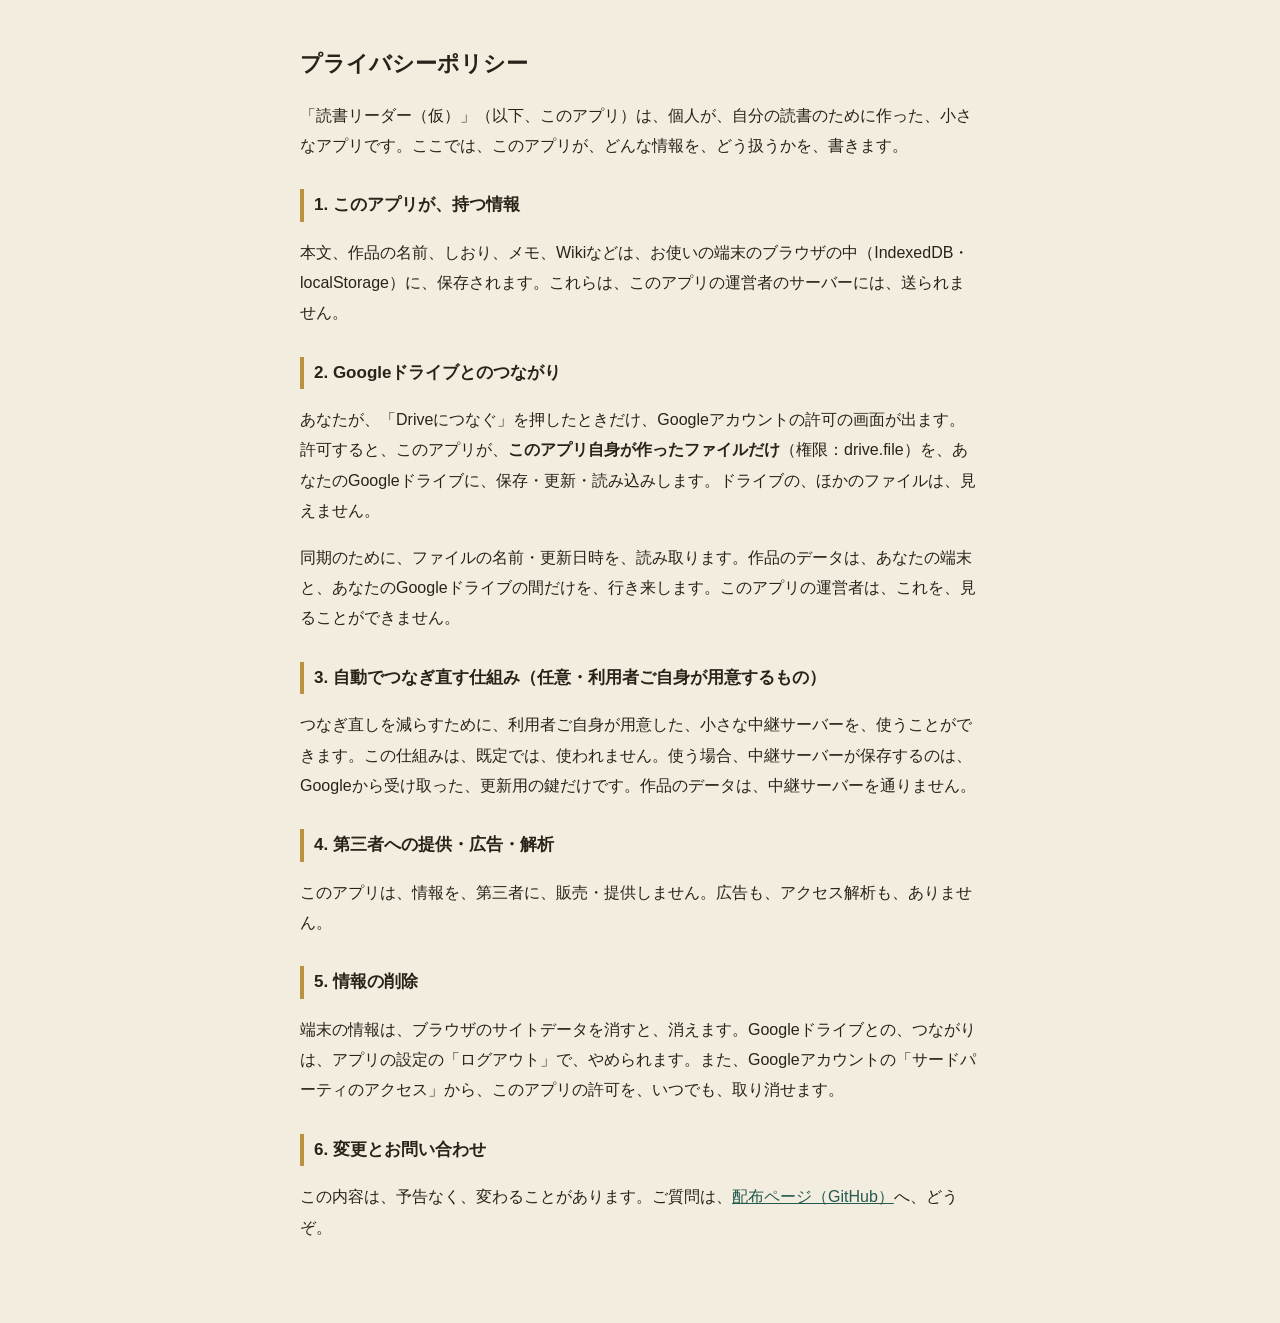
==== privacy.html @ 063abde6 "Update: privacy page" ====
<!doctype html>
<html lang="ja">
<head>
<meta charset="utf-8">
<meta name="viewport" content="width=device-width,initial-scale=1">
<title>プライバシーポリシー｜読書リーダー（仮）</title>
<style>
  body { margin: 0; background: #f3ede0; color: #2a2118; font: 16px/1.9 "Hiragino Sans", "Yu Gothic", "Noto Sans JP", sans-serif; }
  main { max-width: 680px; margin: 0 auto; padding: 28px 20px 64px; }
  h1 { font-size: 22px; } h2 { font-size: 17px; margin-top: 28px; border-left: 4px solid #b8923f; padding-left: 10px; }
  a { color: #23594e; }
</style>
</head>
<body>
<main>
<h1>プライバシーポリシー</h1>
<p>「読書リーダー（仮）」（以下、このアプリ）は、個人が、自分の読書のために作った、小さなアプリです。ここでは、このアプリが、どんな情報を、どう扱うかを、書きます。</p>

<h2>1. このアプリが、持つ情報</h2>
<p>本文、作品の名前、しおり、メモ、Wikiなどは、お使いの端末のブラウザの中（IndexedDB・localStorage）に、保存されます。これらは、このアプリの運営者のサーバーには、送られません。</p>

<h2>2. Googleドライブとのつながり</h2>
<p>あなたが、「Driveにつなぐ」を押したときだけ、Googleアカウントの許可の画面が出ます。許可すると、このアプリが、<strong>このアプリ自身が作ったファイルだけ</strong>（権限：drive.file）を、あなたのGoogleドライブに、保存・更新・読み込みします。ドライブの、ほかのファイルは、見えません。</p>
<p>同期のために、ファイルの名前・更新日時を、読み取ります。作品のデータは、あなたの端末と、あなたのGoogleドライブの間だけを、行き来します。このアプリの運営者は、これを、見ることができません。</p>

<h2>3. 自動でつなぎ直す仕組み（任意・利用者ご自身が用意するもの）</h2>
<p>つなぎ直しを減らすために、利用者ご自身が用意した、小さな中継サーバーを、使うことができます。この仕組みは、既定では、使われません。使う場合、中継サーバーが保存するのは、Googleから受け取った、更新用の鍵だけです。作品のデータは、中継サーバーを通りません。</p>

<h2>4. 第三者への提供・広告・解析</h2>
<p>このアプリは、情報を、第三者に、販売・提供しません。広告も、アクセス解析も、ありません。</p>

<h2>5. 情報の削除</h2>
<p>端末の情報は、ブラウザのサイトデータを消すと、消えます。Googleドライブとの、つながりは、アプリの設定の「ログアウト」で、やめられます。また、Googleアカウントの「サードパーティのアクセス」から、このアプリの許可を、いつでも、取り消せます。</p>

<h2>6. 変更とお問い合わせ</h2>
<p>この内容は、予告なく、変わることがあります。ご質問は、<a href="https://github.com/to-hu59/minimal-editor-dist">配布ページ（GitHub）</a>へ、どうぞ。</p>
</main>
</body>
</html>
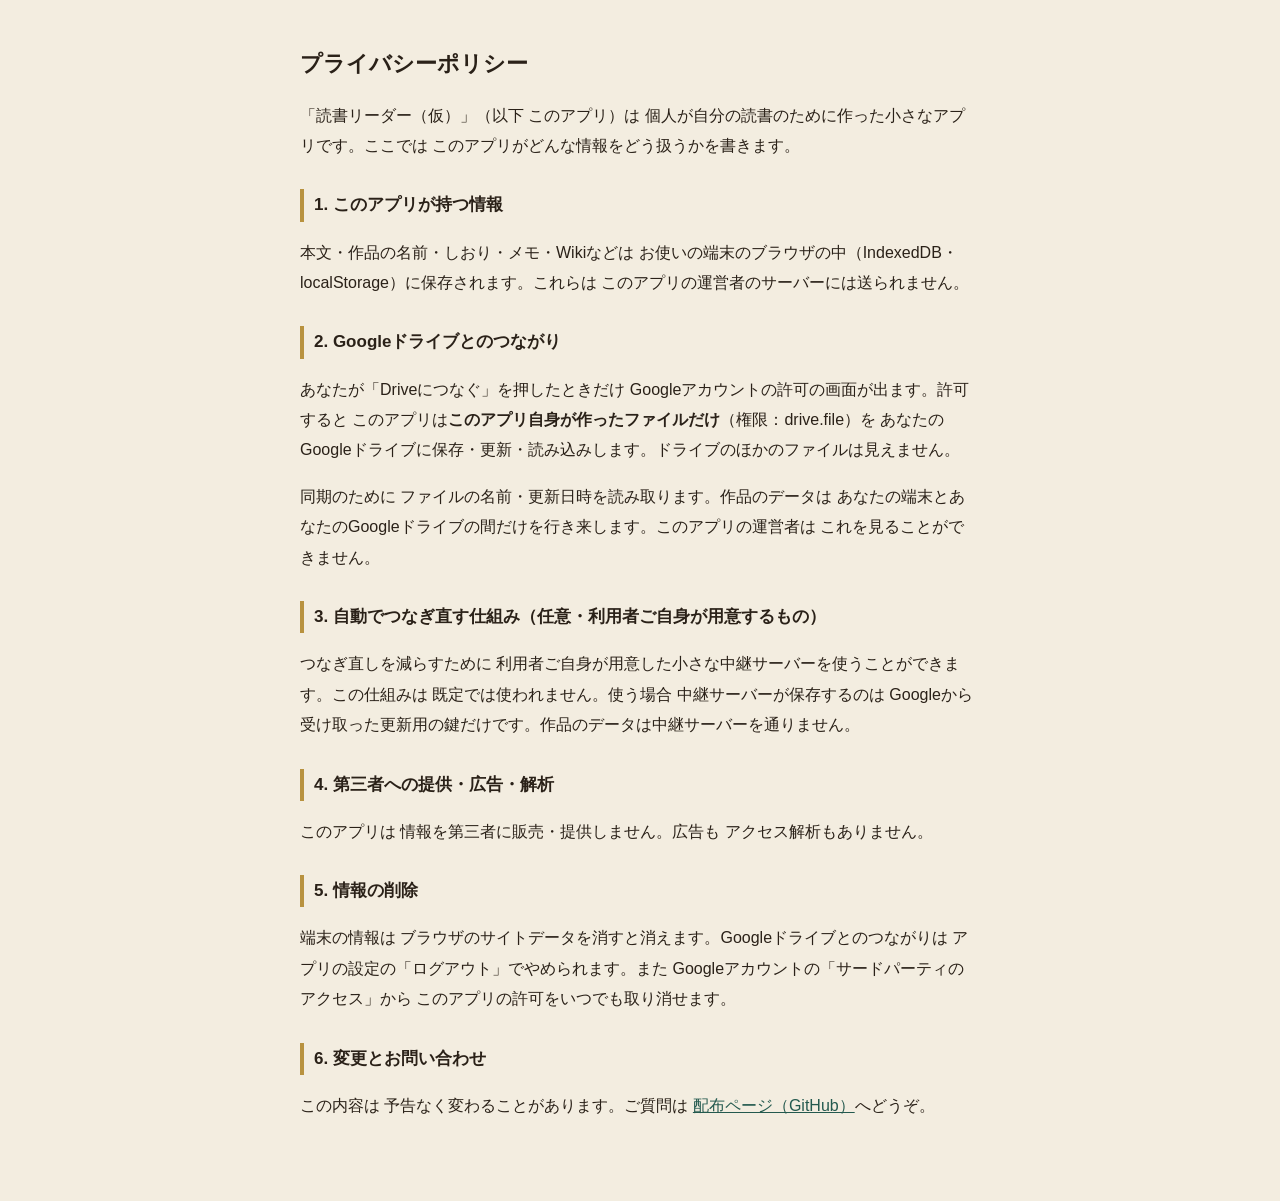
==== commit 27e2ef0b: "Privacy policy: fewer commas" ====
--- a/privacy.html
+++ b/privacy.html
@@ -14,26 +14,26 @@
 <body>
 <main>
 <h1>プライバシーポリシー</h1>
-<p>「読書リーダー（仮）」（以下、このアプリ）は、個人が、自分の読書のために作った、小さなアプリです。ここでは、このアプリが、どんな情報を、どう扱うかを、書きます。</p>
+<p>「読書リーダー（仮）」（以下 このアプリ）は 個人が自分の読書のために作った小さなアプリです。ここでは このアプリがどんな情報をどう扱うかを書きます。</p>
 
-<h2>1. このアプリが、持つ情報</h2>
-<p>本文、作品の名前、しおり、メモ、Wikiなどは、お使いの端末のブラウザの中（IndexedDB・localStorage）に、保存されます。これらは、このアプリの運営者のサーバーには、送られません。</p>
+<h2>1. このアプリが持つ情報</h2>
+<p>本文・作品の名前・しおり・メモ・Wikiなどは お使いの端末のブラウザの中（IndexedDB・localStorage）に保存されます。これらは このアプリの運営者のサーバーには送られません。</p>
 
 <h2>2. Googleドライブとのつながり</h2>
-<p>あなたが、「Driveにつなぐ」を押したときだけ、Googleアカウントの許可の画面が出ます。許可すると、このアプリが、<strong>このアプリ自身が作ったファイルだけ</strong>（権限：drive.file）を、あなたのGoogleドライブに、保存・更新・読み込みします。ドライブの、ほかのファイルは、見えません。</p>
-<p>同期のために、ファイルの名前・更新日時を、読み取ります。作品のデータは、あなたの端末と、あなたのGoogleドライブの間だけを、行き来します。このアプリの運営者は、これを、見ることができません。</p>
+<p>あなたが「Driveにつなぐ」を押したときだけ Googleアカウントの許可の画面が出ます。許可すると このアプリは<strong>このアプリ自身が作ったファイルだけ</strong>（権限：drive.file）を あなたのGoogleドライブに保存・更新・読み込みします。ドライブのほかのファイルは見えません。</p>
+<p>同期のために ファイルの名前・更新日時を読み取ります。作品のデータは あなたの端末とあなたのGoogleドライブの間だけを行き来します。このアプリの運営者は これを見ることができません。</p>
 
 <h2>3. 自動でつなぎ直す仕組み（任意・利用者ご自身が用意するもの）</h2>
-<p>つなぎ直しを減らすために、利用者ご自身が用意した、小さな中継サーバーを、使うことができます。この仕組みは、既定では、使われません。使う場合、中継サーバーが保存するのは、Googleから受け取った、更新用の鍵だけです。作品のデータは、中継サーバーを通りません。</p>
+<p>つなぎ直しを減らすために 利用者ご自身が用意した小さな中継サーバーを使うことができます。この仕組みは 既定では使われません。使う場合 中継サーバーが保存するのは Googleから受け取った更新用の鍵だけです。作品のデータは中継サーバーを通りません。</p>
 
 <h2>4. 第三者への提供・広告・解析</h2>
-<p>このアプリは、情報を、第三者に、販売・提供しません。広告も、アクセス解析も、ありません。</p>
+<p>このアプリは 情報を第三者に販売・提供しません。広告も アクセス解析もありません。</p>
 
 <h2>5. 情報の削除</h2>
-<p>端末の情報は、ブラウザのサイトデータを消すと、消えます。Googleドライブとの、つながりは、アプリの設定の「ログアウト」で、やめられます。また、Googleアカウントの「サードパーティのアクセス」から、このアプリの許可を、いつでも、取り消せます。</p>
+<p>端末の情報は ブラウザのサイトデータを消すと消えます。Googleドライブとのつながりは アプリの設定の「ログアウト」でやめられます。また Googleアカウントの「サードパーティのアクセス」から このアプリの許可をいつでも取り消せます。</p>
 
 <h2>6. 変更とお問い合わせ</h2>
-<p>この内容は、予告なく、変わることがあります。ご質問は、<a href="https://github.com/to-hu59/minimal-editor-dist">配布ページ（GitHub）</a>へ、どうぞ。</p>
+<p>この内容は 予告なく変わることがあります。ご質問は <a href="https://github.com/to-hu59/minimal-editor-dist">配布ページ（GitHub）</a>へどうぞ。</p>
 </main>
 </body>
 </html>
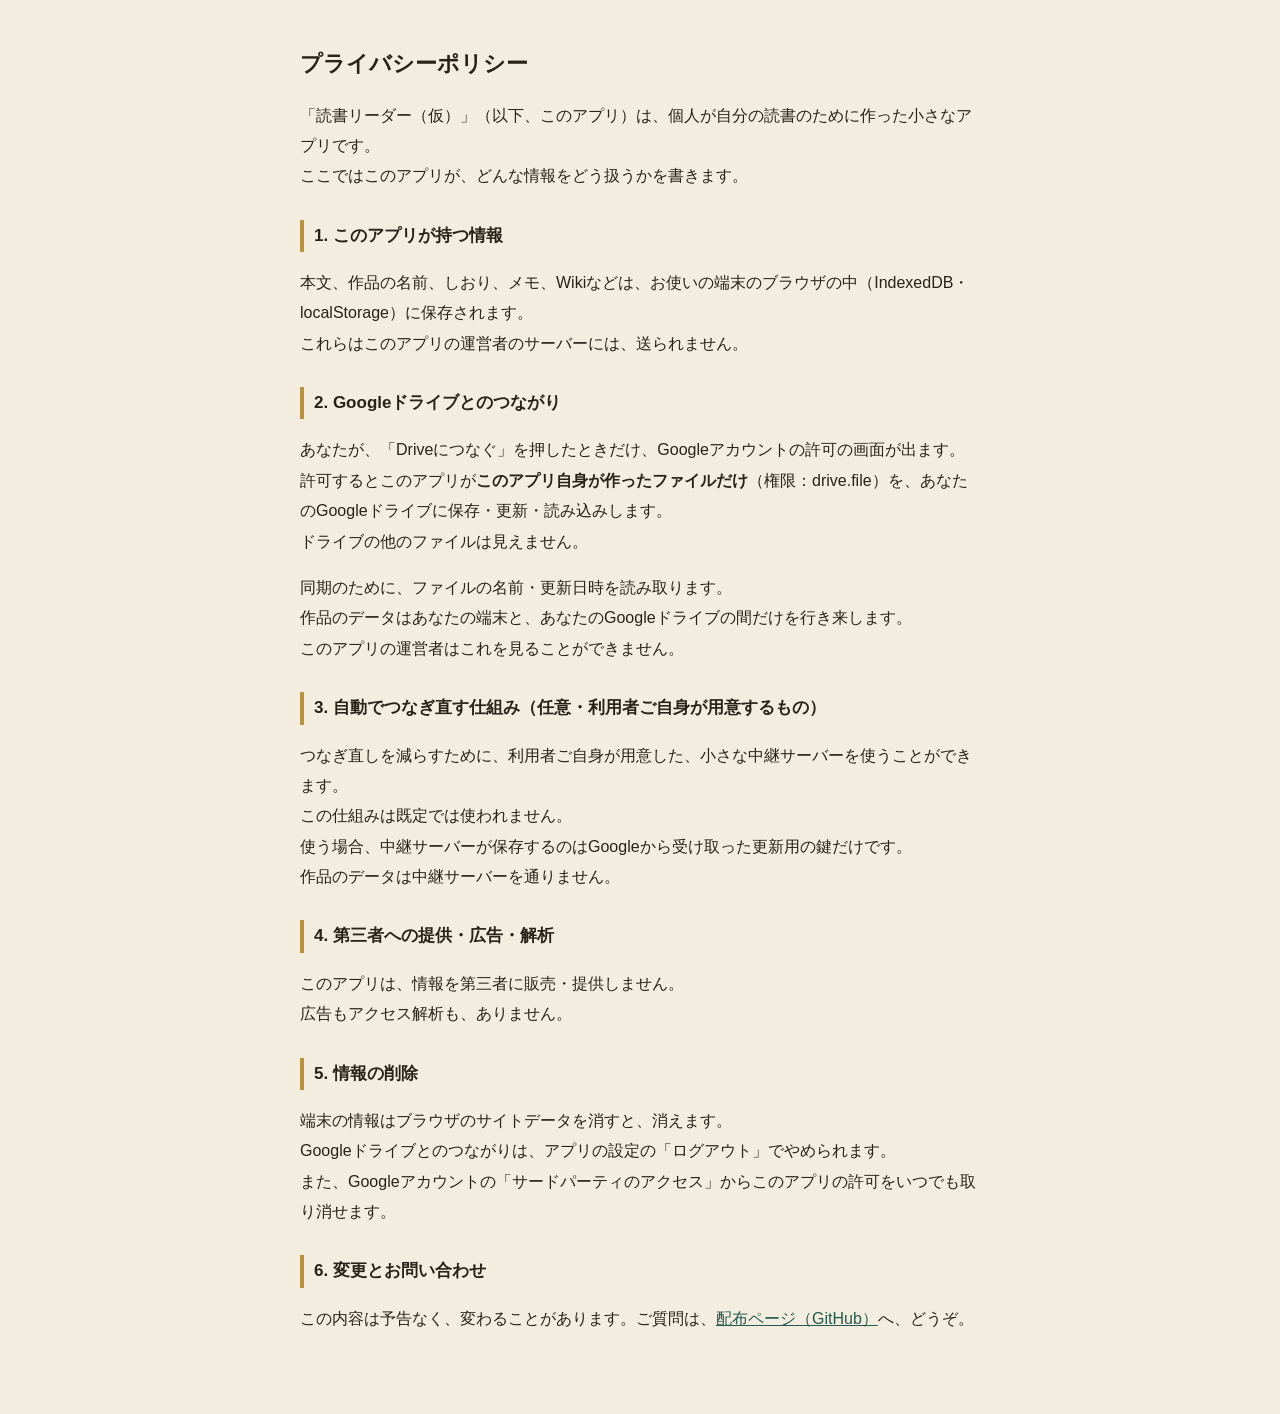
==== commit e78cf981: "Privacy policy: use the author's own wording" ====
--- a/privacy.html
+++ b/privacy.html
@@ -14,26 +14,38 @@
 <body>
 <main>
 <h1>プライバシーポリシー</h1>
-<p>「読書リーダー（仮）」（以下 このアプリ）は 個人が自分の読書のために作った小さなアプリです。ここでは このアプリがどんな情報をどう扱うかを書きます。</p>
+<p>「読書リーダー（仮）」（以下、このアプリ）は、個人が自分の読書のために作った小さなアプリです。<br>
+ここではこのアプリが、どんな情報をどう扱うかを書きます。</p>
 
 <h2>1. このアプリが持つ情報</h2>
-<p>本文・作品の名前・しおり・メモ・Wikiなどは お使いの端末のブラウザの中（IndexedDB・localStorage）に保存されます。これらは このアプリの運営者のサーバーには送られません。</p>
+<p>本文、作品の名前、しおり、メモ、Wikiなどは、お使いの端末のブラウザの中（IndexedDB・localStorage）に保存されます。<br>
+これらはこのアプリの運営者のサーバーには、送られません。</p>
 
 <h2>2. Googleドライブとのつながり</h2>
-<p>あなたが「Driveにつなぐ」を押したときだけ Googleアカウントの許可の画面が出ます。許可すると このアプリは<strong>このアプリ自身が作ったファイルだけ</strong>（権限：drive.file）を あなたのGoogleドライブに保存・更新・読み込みします。ドライブのほかのファイルは見えません。</p>
-<p>同期のために ファイルの名前・更新日時を読み取ります。作品のデータは あなたの端末とあなたのGoogleドライブの間だけを行き来します。このアプリの運営者は これを見ることができません。</p>
+<p>あなたが、「Driveにつなぐ」を押したときだけ、Googleアカウントの許可の画面が出ます。<br>
+許可するとこのアプリが<strong>このアプリ自身が作ったファイルだけ</strong>（権限：drive.file）を、あなたのGoogleドライブに保存・更新・読み込みします。<br>
+ドライブの他のファイルは見えません。</p>
+<p>同期のために、ファイルの名前・更新日時を読み取ります。<br>
+作品のデータはあなたの端末と、あなたのGoogleドライブの間だけを行き来します。<br>
+このアプリの運営者はこれを見ることができません。</p>
 
 <h2>3. 自動でつなぎ直す仕組み（任意・利用者ご自身が用意するもの）</h2>
-<p>つなぎ直しを減らすために 利用者ご自身が用意した小さな中継サーバーを使うことができます。この仕組みは 既定では使われません。使う場合 中継サーバーが保存するのは Googleから受け取った更新用の鍵だけです。作品のデータは中継サーバーを通りません。</p>
+<p>つなぎ直しを減らすために、利用者ご自身が用意した、小さな中継サーバーを使うことができます。<br>
+この仕組みは既定では使われません。<br>
+使う場合、中継サーバーが保存するのはGoogleから受け取った更新用の鍵だけです。<br>
+作品のデータは中継サーバーを通りません。</p>
 
 <h2>4. 第三者への提供・広告・解析</h2>
-<p>このアプリは 情報を第三者に販売・提供しません。広告も アクセス解析もありません。</p>
+<p>このアプリは、情報を第三者に販売・提供しません。<br>
+広告もアクセス解析も、ありません。</p>
 
 <h2>5. 情報の削除</h2>
-<p>端末の情報は ブラウザのサイトデータを消すと消えます。Googleドライブとのつながりは アプリの設定の「ログアウト」でやめられます。また Googleアカウントの「サードパーティのアクセス」から このアプリの許可をいつでも取り消せます。</p>
+<p>端末の情報はブラウザのサイトデータを消すと、消えます。<br>
+Googleドライブとのつながりは、アプリの設定の「ログアウト」でやめられます。<br>
+また、Googleアカウントの「サードパーティのアクセス」からこのアプリの許可をいつでも取り消せます。</p>
 
 <h2>6. 変更とお問い合わせ</h2>
-<p>この内容は 予告なく変わることがあります。ご質問は <a href="https://github.com/to-hu59/minimal-editor-dist">配布ページ（GitHub）</a>へどうぞ。</p>
+<p>この内容は予告なく、変わることがあります。ご質問は、<a href="https://github.com/to-hu59/minimal-editor-dist">配布ページ（GitHub）</a>へ、どうぞ。</p>
 </main>
 </body>
 </html>
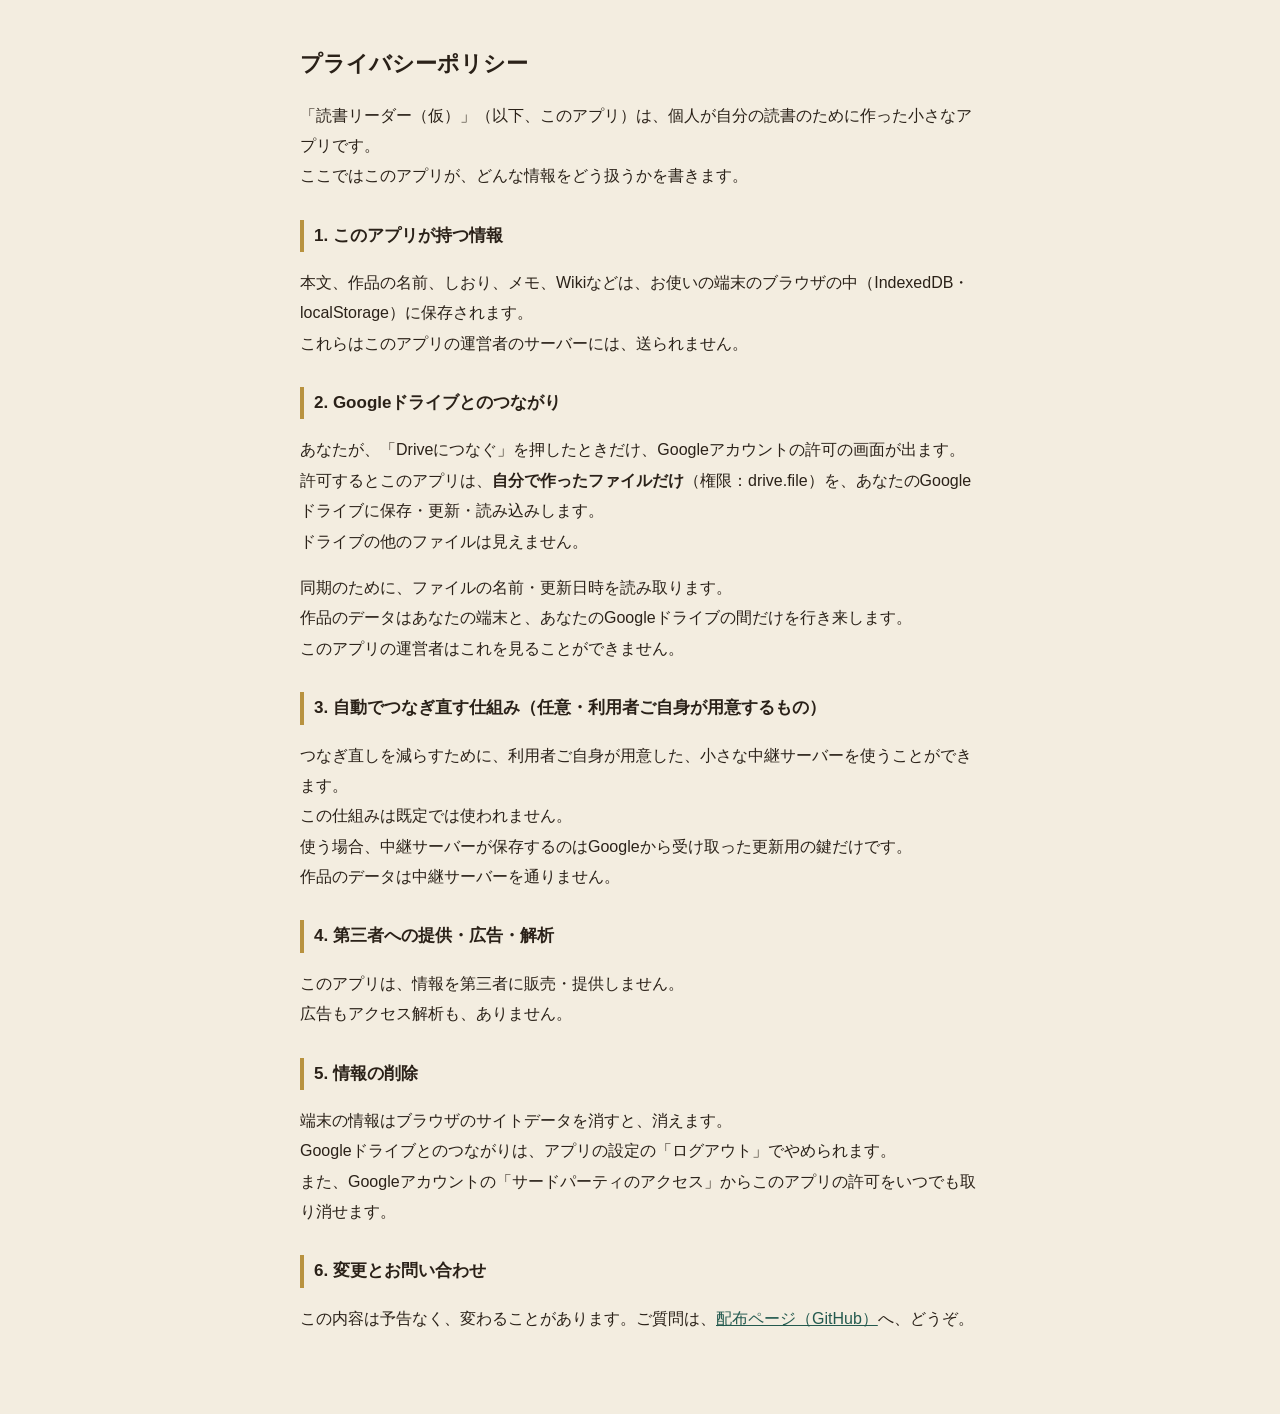
==== commit df9260cb: "Privacy policy: fix repeated wording in section 2" ====
--- a/privacy.html
+++ b/privacy.html
@@ -23,7 +23,7 @@
 
 <h2>2. Googleドライブとのつながり</h2>
 <p>あなたが、「Driveにつなぐ」を押したときだけ、Googleアカウントの許可の画面が出ます。<br>
-許可するとこのアプリが<strong>このアプリ自身が作ったファイルだけ</strong>（権限：drive.file）を、あなたのGoogleドライブに保存・更新・読み込みします。<br>
+許可するとこのアプリは、<strong>自分で作ったファイルだけ</strong>（権限：drive.file）を、あなたのGoogleドライブに保存・更新・読み込みします。<br>
 ドライブの他のファイルは見えません。</p>
 <p>同期のために、ファイルの名前・更新日時を読み取ります。<br>
 作品のデータはあなたの端末と、あなたのGoogleドライブの間だけを行き来します。<br>
